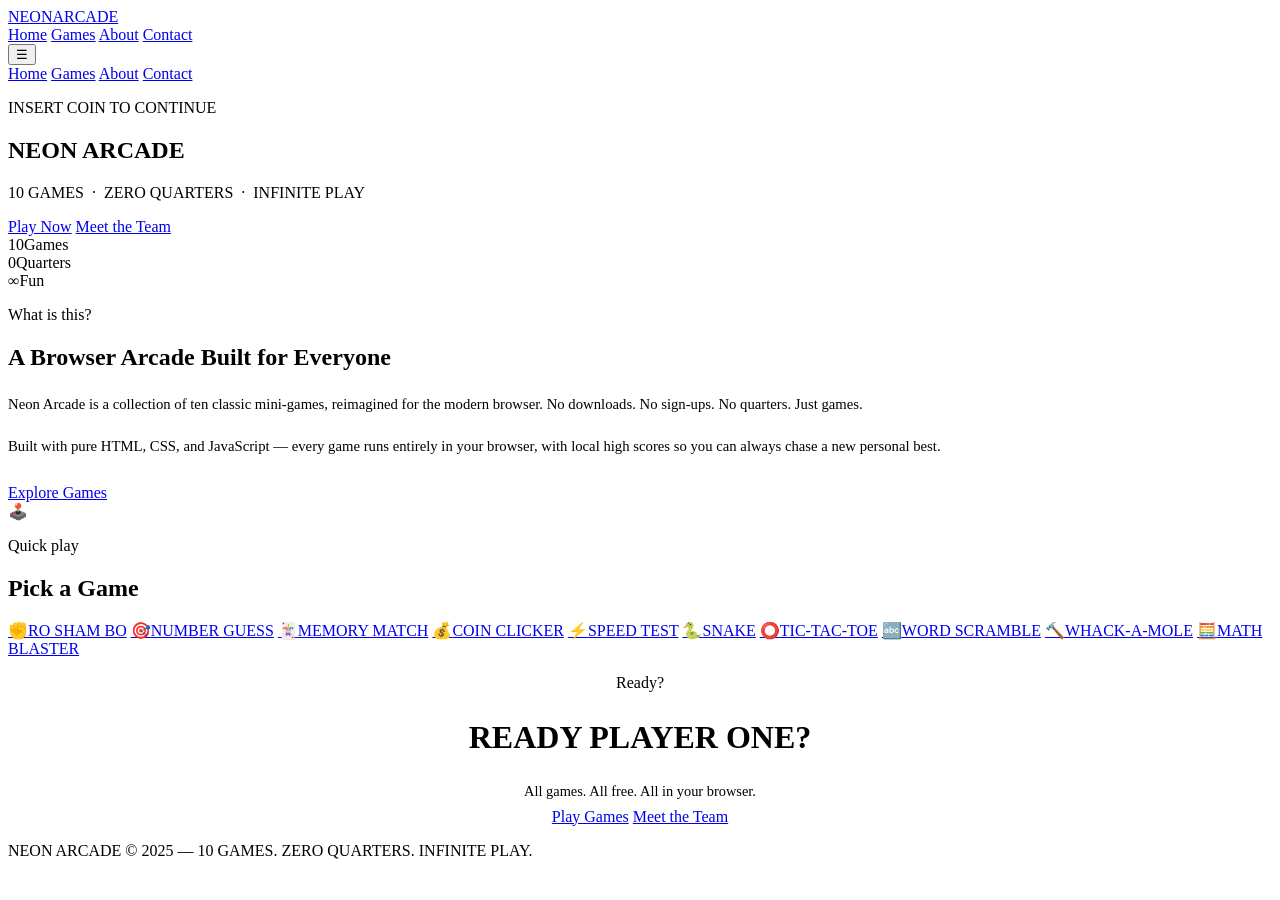
==== docs/index.html @ 54f7e993 "Add files via upload" ====
<!DOCTYPE html>
<html lang="en">
<head>
  <meta charset="UTF-8" />
  <meta name="viewport" content="width=device-width, initial-scale=1.0" />
  <title>NEON ARCADE</title>
  <meta name="description" content="10 browser games. Zero quarters. Infinite play." />
  <link rel="preconnect" href="https://fonts.googleapis.com" />
  <link rel="preconnect" href="https://fonts.gstatic.com" crossorigin />
  <link href="https://fonts.googleapis.com/css2?family=Press+Start+2P&family=Inter:wght@300;400;500;600;700&family=JetBrains+Mono:wght@400;600&display=swap" rel="stylesheet" />
  <link rel="stylesheet" href="/style.css" />
</head>
<body>

  <nav id="navbar">
    <a href="index.html" class="nav-logo">NEON<span>ARCADE</span></a>
    <div class="nav-links">
      <a href="index.html" class="active">Home</a>
      <a href="games.html">Games</a>
      <a href="about.html">About</a>
      <a href="contact.html">Contact</a>
    </div>
    <button class="nav-mobile-toggle" id="mobileToggle">&#9776;</button>
  </nav>

  <div id="mobile-menu" class="mobile-menu hidden">
    <a href="index.html">Home</a>
    <a href="games.html">Games</a>
    <a href="about.html">About</a>
    <a href="contact.html">Contact</a>
  </div>

  <main id="app">

    <section class="hero">
      <div class="hero-glow hero-glow-1"></div>
      <div class="hero-glow hero-glow-2"></div>
      <p class="hero-label">INSERT COIN TO CONTINUE</p>
      <h1 class="hero-title">
        <span class="line1">NEON</span>
        <span class="line2">ARCADE</span>
      </h1>
      <p class="hero-tagline">10 GAMES &nbsp;·&nbsp; ZERO QUARTERS &nbsp;·&nbsp; INFINITE PLAY</p>
      <div class="hero-cta">
        <a href="games.html" class="btn btn-primary">Play Now</a>
        <a href="about.html" class="btn btn-secondary">Meet the Team</a>
      </div>
      <div class="hero-stats">
        <div class="hero-stat"><span class="value">10</span><span class="label">Games</span></div>
        <div class="hero-stat"><span class="value">0</span><span class="label">Quarters</span></div>
        <div class="hero-stat"><span class="value">∞</span><span class="label">Fun</span></div>
      </div>
    </section>

    <section class="section home-about">
      <div class="container">
        <div class="about-grid">
          <div>
            <p class="section-label">What is this?</p>
            <h2 class="section-title">A <span>Browser Arcade</span> Built for Everyone</h2>
            <p style="color:var(--text-muted);line-height:1.8;margin-bottom:1rem;font-size:0.92rem">Neon Arcade is a collection of ten classic mini-games, reimagined for the modern browser. No downloads. No sign-ups. No quarters. Just games.</p>
            <p style="color:var(--text-muted);line-height:1.8;margin-bottom:1.5rem;font-size:0.92rem">Built with pure HTML, CSS, and JavaScript — every game runs entirely in your browser, with local high scores so you can always chase a new personal best.</p>
            <a href="games.html" class="btn btn-primary">Explore Games</a>
          </div>
          <div class="about-visual">🕹️</div>
        </div>
      </div>
    </section>

    <section class="section">
      <div class="container">
        <p class="section-label">Quick play</p>
        <h2 class="section-title">Pick a <span>Game</span></h2>
        <div class="games-strip">
          <a class="strip-card" href="games.html#game/rps"><span class="strip-icon">✊</span><span class="strip-name">RO SHAM BO</span></a>
          <a class="strip-card" href="games.html#game/guess"><span class="strip-icon">🎯</span><span class="strip-name">NUMBER GUESS</span></a>
          <a class="strip-card" href="games.html#game/memory"><span class="strip-icon">🃏</span><span class="strip-name">MEMORY MATCH</span></a>
          <a class="strip-card" href="games.html#game/clicker"><span class="strip-icon">💰</span><span class="strip-name">COIN CLICKER</span></a>
          <a class="strip-card" href="games.html#game/reflex"><span class="strip-icon">⚡</span><span class="strip-name">SPEED TEST</span></a>
          <a class="strip-card" href="games.html#game/snake"><span class="strip-icon">🐍</span><span class="strip-name">SNAKE</span></a>
          <a class="strip-card" href="games.html#game/ttt"><span class="strip-icon">⭕</span><span class="strip-name">TIC-TAC-TOE</span></a>
          <a class="strip-card" href="games.html#game/scramble"><span class="strip-icon">🔤</span><span class="strip-name">WORD SCRAMBLE</span></a>
          <a class="strip-card" href="games.html#game/mole"><span class="strip-icon">🔨</span><span class="strip-name">WHACK-A-MOLE</span></a>
          <a class="strip-card" href="games.html#game/math"><span class="strip-icon">🧮</span><span class="strip-name">MATH BLASTER</span></a>
        </div>
      </div>
    </section>

    <section class="section home-cta-section">
      <div class="container" style="text-align:center">
        <p class="section-label">Ready?</p>
        <h2 class="section-title" style="font-size:2rem">READY <span>PLAYER</span> ONE?</h2>
        <p style="color:var(--text-muted);margin-bottom:0.5rem;font-size:0.9rem">All games. All free. All in your browser.</p>
        <div class="home-cta-buttons">
          <a href="games.html" class="btn btn-primary">Play Games</a>
          <a href="about.html" class="btn btn-secondary">Meet the Team</a>
        </div>
      </div>
    </section>

  </main>

  <footer>
    <p>NEON ARCADE &copy; 2025 &mdash; 10 GAMES. ZERO QUARTERS. INFINITE PLAY.</p>
  </footer>

  <script src="/app.js"></script>
</body>
</html>
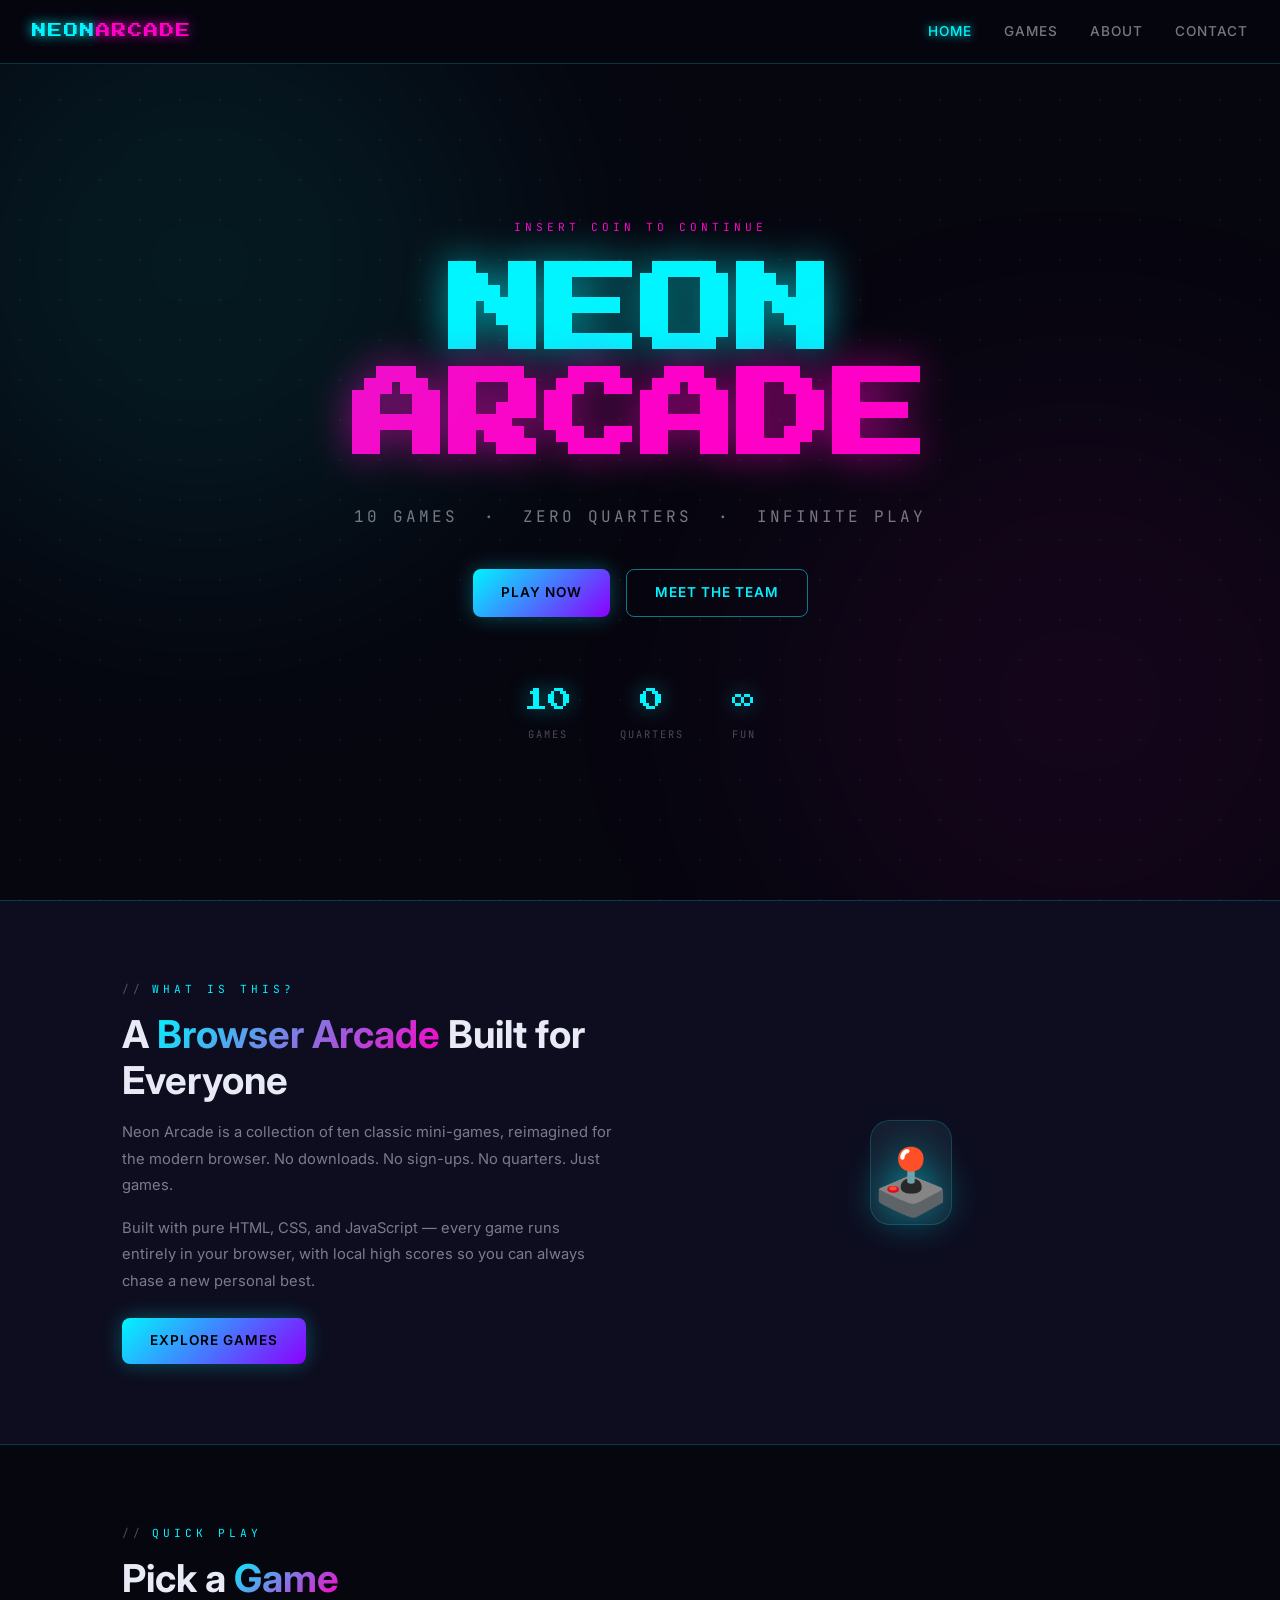
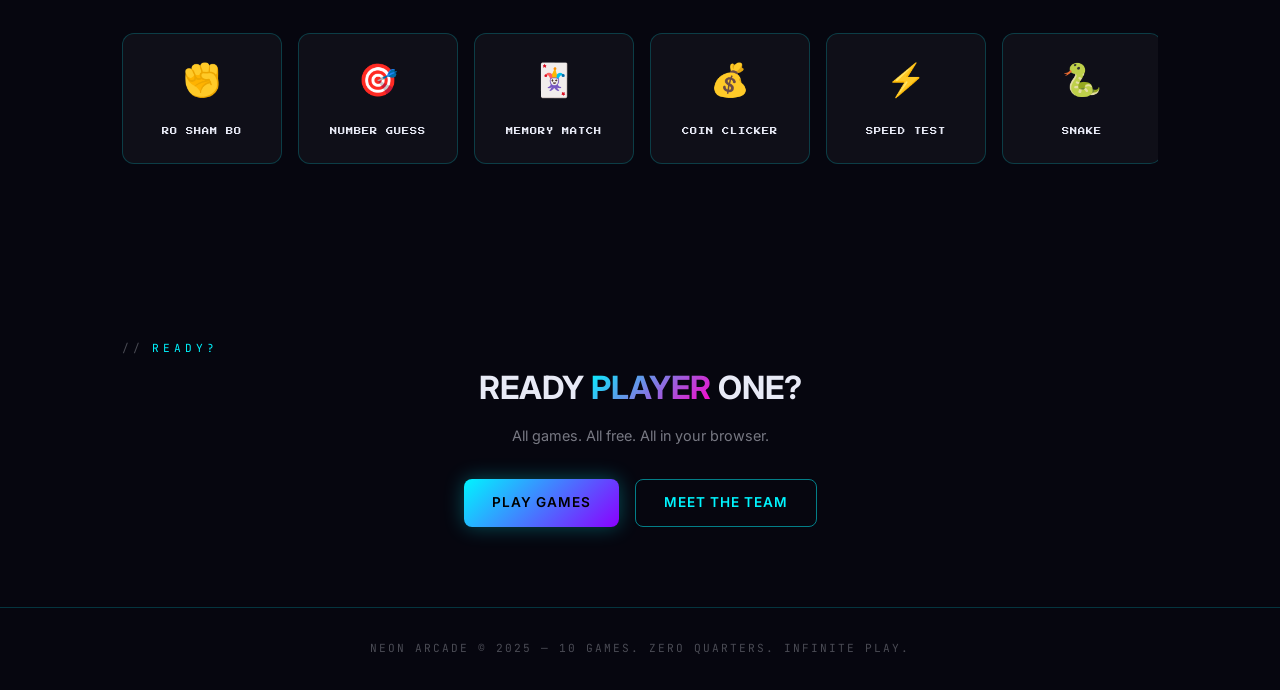
==== commit 5b548980: "Fix stylesheet link path in index.html" ====
--- a/docs/index.html
+++ b/docs/index.html
@@ -8,7 +8,7 @@
   <link rel="preconnect" href="https://fonts.googleapis.com" />
   <link rel="preconnect" href="https://fonts.gstatic.com" crossorigin />
   <link href="https://fonts.googleapis.com/css2?family=Press+Start+2P&family=Inter:wght@300;400;500;600;700&family=JetBrains+Mono:wght@400;600&display=swap" rel="stylesheet" />
-  <link rel="stylesheet" href="/style.css" />
+  <link rel="stylesheet" href="style.css" />
 </head>
 <body>
 
--- a/docs/style.css
+++ b/docs/style.css
@@ -0,0 +1,651 @@
+/* =============================================
+   NEON ARCADE — Global Styles
+   Modern Sleek Retro / Synthwave Glassmorphism
+   ============================================= */
+
+:root {
+  --bg: #06060f;
+  --bg-2: #0d0d1f;
+  --surface: rgba(255,255,255,0.04);
+  --surface-hover: rgba(255,255,255,0.08);
+  --border: rgba(0, 245, 255, 0.2);
+  --border-strong: rgba(0, 245, 255, 0.5);
+  --cyan: #00f5ff;
+  --magenta: #ff00c8;
+  --purple: #8b00ff;
+  --green: #39ff14;
+  --yellow: #ffe600;
+  --text: #e8eaf6;
+  --text-muted: rgba(232, 234, 246, 0.5);
+  --text-dim: rgba(232, 234, 246, 0.3);
+  --glow-cyan: 0 0 20px rgba(0, 245, 255, 0.4);
+  --glow-magenta: 0 0 20px rgba(255, 0, 200, 0.4);
+  --glow-green: 0 0 20px rgba(57, 255, 20, 0.4);
+  --gradient: linear-gradient(135deg, var(--cyan), var(--magenta));
+  --gradient-2: linear-gradient(135deg, var(--purple), var(--cyan));
+  --radius: 12px;
+  --radius-sm: 8px;
+  --radius-lg: 20px;
+  --font-body: 'Inter', sans-serif;
+  --font-display: 'Press Start 2P', monospace;
+  --font-mono: 'JetBrains Mono', monospace;
+  --nav-h: 64px;
+}
+
+*, *::before, *::after { box-sizing: border-box; margin: 0; padding: 0; }
+
+html { scroll-behavior: smooth; }
+
+body {
+  background: var(--bg);
+  color: var(--text);
+  font-family: var(--font-body);
+  min-height: 100vh;
+  line-height: 1.6;
+  overflow-x: hidden;
+}
+
+/* Dot grid background */
+body::before {
+  content: '';
+  position: fixed;
+  inset: 0;
+  background-image: radial-gradient(circle, rgba(0,245,255,0.08) 1px, transparent 1px);
+  background-size: 40px 40px;
+  pointer-events: none;
+  z-index: 0;
+}
+
+/* ---- NAVBAR ---- */
+#navbar {
+  position: fixed;
+  top: 0; left: 0; right: 0;
+  height: var(--nav-h);
+  background: rgba(6, 6, 15, 0.85);
+  backdrop-filter: blur(16px);
+  -webkit-backdrop-filter: blur(16px);
+  border-bottom: 1px solid var(--border);
+  display: flex;
+  align-items: center;
+  justify-content: space-between;
+  padding: 0 2rem;
+  z-index: 1000;
+}
+
+.nav-logo {
+  font-family: var(--font-display);
+  font-size: 0.9rem;
+  color: var(--cyan);
+  text-decoration: none;
+  letter-spacing: 2px;
+  text-shadow: 0 0 12px var(--cyan);
+}
+.nav-logo span { color: var(--magenta); text-shadow: 0 0 12px var(--magenta); }
+
+.nav-links { display: flex; gap: 2rem; }
+.nav-links a {
+  color: var(--text-muted);
+  text-decoration: none;
+  font-size: 0.85rem;
+  font-weight: 500;
+  letter-spacing: 1px;
+  transition: color 0.2s, text-shadow 0.2s;
+  text-transform: uppercase;
+}
+.nav-links a:hover, .nav-links a.active {
+  color: var(--cyan);
+  text-shadow: 0 0 10px var(--cyan);
+}
+
+.nav-mobile-toggle { display: none; background: none; border: none; color: var(--cyan); font-size: 1.5rem; cursor: pointer; }
+
+.mobile-menu { display: none; position: fixed; top: var(--nav-h); left: 0; right: 0; background: rgba(6,6,15,0.97); backdrop-filter: blur(16px); z-index: 999; flex-direction: column; padding: 1rem 2rem; gap: 1rem; border-bottom: 1px solid var(--border); }
+.mobile-menu a { color: var(--text); text-decoration: none; font-size: 0.9rem; padding: 0.5rem 0; border-bottom: 1px solid var(--border); text-transform: uppercase; letter-spacing: 1px; }
+.mobile-menu:not(.hidden) { display: flex; }
+
+#app { padding-top: var(--nav-h); min-height: calc(100vh - var(--nav-h)); position: relative; z-index: 1; }
+
+footer {
+  position: relative; z-index: 1;
+  text-align: center;
+  padding: 2rem;
+  border-top: 1px solid var(--border);
+  color: var(--text-dim);
+  font-size: 0.7rem;
+  font-family: var(--font-mono);
+  letter-spacing: 2px;
+}
+
+/* ---- SHARED UTILITIES ---- */
+.page { display: none; animation: fadeIn 0.3s ease; }
+.page.active { display: block; }
+@keyframes fadeIn { from { opacity: 0; transform: translateY(10px); } to { opacity: 1; transform: translateY(0); } }
+
+.container { max-width: 1100px; margin: 0 auto; padding: 0 2rem; }
+.section { padding: 5rem 0; }
+
+.glass-card {
+  background: var(--surface);
+  border: 1px solid var(--border);
+  border-radius: var(--radius);
+  backdrop-filter: blur(10px);
+  -webkit-backdrop-filter: blur(10px);
+  padding: 1.5rem;
+  transition: all 0.3s ease;
+}
+.glass-card:hover { border-color: var(--border-strong); background: var(--surface-hover); box-shadow: var(--glow-cyan); }
+
+.btn {
+  display: inline-flex; align-items: center; justify-content: center; gap: 0.5rem;
+  padding: 0.75rem 1.75rem;
+  border-radius: var(--radius-sm);
+  font-family: var(--font-body);
+  font-weight: 600;
+  font-size: 0.85rem;
+  letter-spacing: 1px;
+  text-transform: uppercase;
+  cursor: pointer;
+  transition: all 0.2s ease;
+  border: none;
+  text-decoration: none;
+}
+.btn-primary {
+  background: linear-gradient(135deg, var(--cyan), var(--purple));
+  color: #000;
+  box-shadow: 0 0 20px rgba(0,245,255,0.3);
+}
+.btn-primary:hover { transform: translateY(-2px); box-shadow: 0 0 30px rgba(0,245,255,0.5), 0 8px 20px rgba(0,0,0,0.3); }
+
+.btn-secondary {
+  background: transparent;
+  color: var(--cyan);
+  border: 1px solid var(--border-strong);
+}
+.btn-secondary:hover { background: rgba(0,245,255,0.1); box-shadow: var(--glow-cyan); transform: translateY(-2px); }
+
+.btn-play {
+  background: linear-gradient(135deg, var(--cyan), var(--magenta));
+  color: #000;
+  font-weight: 700;
+  padding: 0.6rem 1.2rem;
+  border-radius: 6px;
+  font-size: 0.75rem;
+  letter-spacing: 2px;
+}
+.btn-play:hover { transform: scale(1.05); box-shadow: 0 0 20px rgba(255,0,200,0.4); }
+
+.tag {
+  display: inline-block;
+  padding: 0.2rem 0.6rem;
+  border-radius: 4px;
+  font-size: 0.65rem;
+  font-weight: 600;
+  letter-spacing: 1px;
+  text-transform: uppercase;
+}
+
+/* Display headings */
+.display-heading {
+  font-family: var(--font-display);
+  font-size: clamp(2rem, 6vw, 5rem);
+  line-height: 1.2;
+  background: var(--gradient);
+  -webkit-background-clip: text;
+  -webkit-text-fill-color: transparent;
+  background-clip: text;
+}
+
+.section-label {
+  font-family: var(--font-mono);
+  font-size: 0.7rem;
+  color: var(--cyan);
+  letter-spacing: 4px;
+  text-transform: uppercase;
+  margin-bottom: 0.75rem;
+  display: flex; align-items: center; gap: 0.5rem;
+}
+.section-label::before { content: '//'; color: var(--text-dim); }
+
+.section-title {
+  font-size: clamp(1.5rem, 3vw, 2.5rem);
+  font-weight: 700;
+  color: var(--text);
+  margin-bottom: 1rem;
+  line-height: 1.2;
+}
+.section-title span { background: var(--gradient); -webkit-background-clip: text; -webkit-text-fill-color: transparent; background-clip: text; }
+
+/* ---- HOME PAGE ---- */
+#page-home {}
+
+.hero {
+  min-height: calc(100vh - var(--nav-h));
+  display: flex;
+  flex-direction: column;
+  align-items: center;
+  justify-content: center;
+  text-align: center;
+  padding: 4rem 2rem;
+  position: relative;
+  overflow: hidden;
+}
+
+.hero-glow {
+  position: absolute;
+  width: 600px; height: 600px;
+  border-radius: 50%;
+  filter: blur(120px);
+  pointer-events: none;
+}
+.hero-glow-1 { background: rgba(0,245,255,0.08); top: -100px; left: -100px; }
+.hero-glow-2 { background: rgba(255,0,200,0.06); bottom: -100px; right: -100px; }
+
+.hero-label {
+  font-family: var(--font-mono);
+  font-size: 0.7rem;
+  color: var(--magenta);
+  letter-spacing: 4px;
+  text-transform: uppercase;
+  margin-bottom: 1.5rem;
+  animation: pulse 2s ease-in-out infinite;
+}
+@keyframes pulse { 0%,100% { opacity: 1; } 50% { opacity: 0.5; } }
+
+.hero-title {
+  font-family: var(--font-display);
+  font-size: clamp(2.5rem, 8vw, 6rem);
+  line-height: 1.1;
+  margin-bottom: 0.5rem;
+}
+.hero-title .line1 { color: var(--cyan); text-shadow: 0 0 40px rgba(0,245,255,0.6); display: block; }
+.hero-title .line2 { color: var(--magenta); text-shadow: 0 0 40px rgba(255,0,200,0.6); display: block; }
+
+.hero-tagline {
+  font-size: 1rem;
+  color: var(--text-muted);
+  letter-spacing: 3px;
+  text-transform: uppercase;
+  margin: 1.5rem 0 2.5rem;
+  font-family: var(--font-mono);
+}
+
+.hero-cta { display: flex; gap: 1rem; flex-wrap: wrap; justify-content: center; margin-bottom: 4rem; }
+
+.hero-stats {
+  display: flex;
+  gap: 3rem;
+  flex-wrap: wrap;
+  justify-content: center;
+}
+.hero-stat { text-align: center; }
+.hero-stat .value { font-family: var(--font-display); font-size: 1.5rem; color: var(--cyan); text-shadow: 0 0 20px rgba(0,245,255,0.5); display: block; }
+.hero-stat .label { font-size: 0.65rem; color: var(--text-dim); letter-spacing: 2px; text-transform: uppercase; font-family: var(--font-mono); }
+
+/* Home About section */
+.home-about { background: var(--bg-2); border-top: 1px solid var(--border); border-bottom: 1px solid var(--border); }
+.about-grid { display: grid; grid-template-columns: 1fr 1fr; gap: 3rem; align-items: center; }
+@media (max-width: 768px) { .about-grid { grid-template-columns: 1fr; } }
+.about-visual {
+  aspect-ratio: 1;
+  max-width: 300px;
+  background: var(--surface);
+  border: 1px solid var(--border);
+  border-radius: var(--radius-lg);
+  display: flex; align-items: center; justify-content: center;
+  font-family: var(--font-display);
+  font-size: 4rem;
+  color: var(--cyan);
+  text-shadow: 0 0 40px rgba(0,245,255,0.6);
+  box-shadow: inset 0 0 60px rgba(0,245,255,0.05);
+  margin: 0 auto;
+}
+
+/* Game preview strip on home */
+.games-strip { display: flex; gap: 1rem; overflow-x: auto; padding: 1rem 0; scrollbar-width: none; }
+.games-strip::-webkit-scrollbar { display: none; }
+.strip-card {
+  flex: 0 0 auto;
+  width: 160px;
+  padding: 1.25rem;
+  background: var(--surface);
+  border: 1px solid var(--border);
+  border-radius: var(--radius);
+  text-align: center;
+  cursor: pointer;
+  transition: all 0.25s ease;
+  text-decoration: none;
+  display: block;
+}
+.strip-card:hover { border-color: var(--border-strong); transform: translateY(-4px); box-shadow: var(--glow-cyan); }
+.strip-card .strip-icon { font-size: 2rem; margin-bottom: 0.75rem; display: block; }
+.strip-card .strip-name { font-family: var(--font-display); font-size: 0.45rem; color: var(--text); letter-spacing: 1px; line-height: 1.4; }
+
+/* Home CTA section */
+.home-cta-section { text-align: center; }
+.home-cta-section .section-title { font-size: 2rem; }
+.home-cta-buttons { display: flex; gap: 1rem; justify-content: center; flex-wrap: wrap; margin-top: 2rem; }
+
+/* ---- GAMES PAGE ---- */
+.games-header { padding: 4rem 0 2rem; text-align: center; }
+.games-search {
+  position: relative;
+  max-width: 400px;
+  margin: 2rem auto;
+}
+.games-search input {
+  width: 100%;
+  padding: 0.75rem 1rem 0.75rem 2.5rem;
+  background: var(--surface);
+  border: 1px solid var(--border);
+  border-radius: var(--radius-sm);
+  color: var(--text);
+  font-family: var(--font-body);
+  font-size: 0.9rem;
+  outline: none;
+  transition: border-color 0.2s, box-shadow 0.2s;
+}
+.games-search input:focus { border-color: var(--border-strong); box-shadow: var(--glow-cyan); }
+.games-search input::placeholder { color: var(--text-dim); }
+.games-search .search-icon { position: absolute; left: 0.75rem; top: 50%; transform: translateY(-50%); color: var(--text-dim); font-size: 0.9rem; }
+
+.games-grid { display: grid; grid-template-columns: repeat(auto-fill, minmax(300px, 1fr)); gap: 1.25rem; padding-bottom: 4rem; }
+
+.game-card {
+  background: var(--surface);
+  border: 1px solid var(--border);
+  border-radius: var(--radius);
+  padding: 1.5rem;
+  cursor: pointer;
+  transition: all 0.3s ease;
+  display: flex; flex-direction: column; gap: 0.75rem;
+  position: relative; overflow: hidden;
+}
+.game-card::before {
+  content: '';
+  position: absolute;
+  top: 0; left: 0; right: 0;
+  height: 2px;
+  background: var(--gradient);
+  opacity: 0;
+  transition: opacity 0.3s;
+}
+.game-card:hover { border-color: var(--border-strong); transform: translateY(-4px); box-shadow: 0 8px 32px rgba(0,0,0,0.4), var(--glow-cyan); }
+.game-card:hover::before { opacity: 1; }
+
+.game-card-top { display: flex; align-items: flex-start; justify-content: space-between; gap: 1rem; }
+.game-icon { font-size: 2.5rem; }
+.game-tag { font-size: 0.6rem; letter-spacing: 1px; padding: 0.2rem 0.5rem; background: rgba(0,245,255,0.1); border: 1px solid rgba(0,245,255,0.3); color: var(--cyan); border-radius: 4px; }
+.game-name { font-family: var(--font-display); font-size: 0.6rem; color: var(--text); letter-spacing: 1px; line-height: 1.5; }
+.game-desc { font-size: 0.82rem; color: var(--text-muted); line-height: 1.6; flex: 1; }
+.game-footer { display: flex; align-items: center; justify-content: space-between; margin-top: 0.5rem; }
+.game-score { font-family: var(--font-mono); font-size: 0.65rem; color: var(--text-dim); }
+.game-score .score-val { color: var(--yellow); }
+
+/* ---- GAME SCREEN (inside game page) ---- */
+.game-screen { max-width: 800px; margin: 0 auto; padding: 3rem 2rem; }
+.game-screen-header { display: flex; align-items: center; gap: 1rem; margin-bottom: 2rem; }
+.back-btn { background: none; border: 1px solid var(--border); color: var(--text-muted); padding: 0.5rem 1rem; border-radius: var(--radius-sm); cursor: pointer; font-size: 0.8rem; transition: all 0.2s; }
+.back-btn:hover { border-color: var(--cyan); color: var(--cyan); }
+.game-screen-title { font-family: var(--font-display); font-size: 0.8rem; color: var(--text); letter-spacing: 2px; }
+
+.game-body { background: var(--surface); border: 1px solid var(--border); border-radius: var(--radius-lg); padding: 2rem; }
+
+/* Game inputs */
+input[type="text"], input[type="number"], textarea, select {
+  background: rgba(255,255,255,0.04);
+  border: 1px solid var(--border);
+  color: var(--text);
+  font-family: var(--font-body);
+  padding: 0.6rem 0.9rem;
+  border-radius: var(--radius-sm);
+  outline: none;
+  font-size: 0.9rem;
+  transition: border-color 0.2s, box-shadow 0.2s;
+  width: 100%;
+}
+input:focus, textarea:focus, select:focus { border-color: var(--border-strong); box-shadow: var(--glow-cyan); }
+select option { background: var(--bg-2); }
+
+/* Stat pill */
+.stat-pill { display: inline-flex; flex-direction: column; align-items: center; background: var(--surface); border: 1px solid var(--border); border-radius: var(--radius-sm); padding: 0.5rem 1rem; min-width: 80px; }
+.stat-pill .pill-val { font-family: var(--font-mono); font-size: 1.2rem; color: var(--cyan); font-weight: 600; }
+.stat-pill .pill-label { font-size: 0.6rem; color: var(--text-dim); letter-spacing: 1px; text-transform: uppercase; }
+
+/* Result overlay */
+.result-overlay { text-align: center; padding: 2rem; }
+.result-emoji { font-size: 4rem; margin-bottom: 1rem; display: block; }
+.result-title { font-family: var(--font-display); font-size: 1rem; margin-bottom: 0.5rem; }
+.result-sub { color: var(--text-muted); font-size: 0.85rem; margin-bottom: 1.5rem; }
+
+/* RPS buttons */
+.rps-choices { display: flex; gap: 1rem; justify-content: center; flex-wrap: wrap; margin: 1.5rem 0; }
+.rps-btn {
+  width: 100px; height: 100px;
+  background: var(--surface);
+  border: 2px solid var(--border);
+  border-radius: var(--radius);
+  font-size: 2.5rem;
+  cursor: pointer;
+  transition: all 0.2s;
+  display: flex; align-items: center; justify-content: center;
+}
+.rps-btn:hover { border-color: var(--cyan); transform: scale(1.08); box-shadow: var(--glow-cyan); }
+.rps-btn.selected { border-color: var(--magenta); box-shadow: var(--glow-magenta); }
+
+/* Memory grid */
+.memory-grid { display: grid; gap: 0.6rem; }
+.mem-card {
+  aspect-ratio: 1;
+  background: var(--surface);
+  border: 1px solid var(--border);
+  border-radius: var(--radius-sm);
+  display: flex; align-items: center; justify-content: center;
+  font-size: 1.8rem;
+  cursor: pointer;
+  transition: all 0.3s;
+  perspective: 600px;
+}
+.mem-card.flipped, .mem-card.matched { border-color: var(--cyan); background: rgba(0,245,255,0.08); }
+.mem-card.matched { border-color: var(--green); background: rgba(57,255,20,0.08); box-shadow: var(--glow-green); }
+.mem-card .card-back { display: none; font-size: 1.2rem; color: var(--text-dim); }
+.mem-card:not(.flipped):not(.matched) .card-face { display: none; }
+.mem-card:not(.flipped):not(.matched) .card-back { display: flex; }
+
+/* Clicker */
+.clicker-center { text-align: center; }
+.click-btn {
+  width: 180px; height: 180px;
+  border-radius: 50%;
+  background: radial-gradient(circle, rgba(0,245,255,0.15), rgba(0,245,255,0.03));
+  border: 2px solid var(--cyan);
+  font-family: var(--font-display);
+  font-size: 0.55rem;
+  color: var(--cyan);
+  cursor: pointer;
+  transition: all 0.15s;
+  display: flex; flex-direction: column; align-items: center; justify-content: center; gap: 0.5rem;
+  box-shadow: var(--glow-cyan);
+  letter-spacing: 2px;
+  position: relative;
+  overflow: hidden;
+}
+.click-btn:active { transform: scale(0.95); box-shadow: 0 0 40px rgba(0,245,255,0.6); }
+.click-coin { font-size: 2rem; }
+.upgrades-grid { display: grid; grid-template-columns: 1fr; gap: 0.75rem; }
+.upgrade-btn {
+  background: var(--surface);
+  border: 1px solid var(--border);
+  color: var(--text);
+  padding: 1rem;
+  border-radius: var(--radius-sm);
+  cursor: pointer;
+  transition: all 0.2s;
+  text-align: left;
+  display: flex; align-items: center; justify-content: space-between; gap: 1rem;
+}
+.upgrade-btn:hover:not(:disabled) { border-color: var(--cyan); background: rgba(0,245,255,0.06); }
+.upgrade-btn:disabled { opacity: 0.4; cursor: not-allowed; }
+.upgrade-info { display: flex; flex-direction: column; gap: 0.2rem; }
+.upgrade-name { font-weight: 600; font-size: 0.85rem; }
+.upgrade-desc { font-size: 0.7rem; color: var(--text-muted); }
+.upgrade-cost { font-family: var(--font-mono); color: var(--yellow); font-size: 0.85rem; white-space: nowrap; }
+.upgrade-owned { font-family: var(--font-mono); color: var(--cyan); font-size: 0.75rem; }
+
+/* Snake grid */
+#snake-canvas { background: var(--bg-2); border: 1px solid var(--border); border-radius: var(--radius-sm); display: block; margin: 0 auto; }
+
+/* Reflex */
+.reflex-screen { min-height: 280px; border-radius: var(--radius); display: flex; flex-direction: column; align-items: center; justify-content: center; cursor: pointer; transition: background 0.1s; user-select: none; }
+.reflex-screen.ready { background: rgba(255,255,255,0.03); border: 2px solid var(--border); }
+.reflex-screen.waiting { background: rgba(255,230,0,0.08); border: 2px solid rgba(255,230,0,0.4); }
+.reflex-screen.go { background: rgba(57,255,20,0.12); border: 2px solid var(--green); box-shadow: var(--glow-green); }
+.reflex-screen.early { background: rgba(255,0,0,0.1); border: 2px solid rgba(255,0,0,0.5); }
+.reflex-title { font-family: var(--font-display); font-size: 1.2rem; }
+.reflex-sub { color: var(--text-muted); margin-top: 0.5rem; }
+
+/* Mole grid */
+.mole-grid { display: grid; gap: 1rem; }
+.mole-hole {
+  aspect-ratio: 1;
+  background: var(--surface);
+  border: 2px solid var(--border);
+  border-radius: 50%;
+  display: flex; align-items: center; justify-content: center;
+  font-size: 2.5rem;
+  cursor: pointer;
+  transition: all 0.15s;
+  user-select: none;
+}
+.mole-hole.active { background: rgba(0,245,255,0.1); border-color: var(--cyan); box-shadow: var(--glow-cyan); }
+.mole-hole.active:active { transform: scale(0.9); }
+
+/* Tic tac toe */
+.ttt-grid { display: grid; grid-template-columns: repeat(3,1fr); gap: 0.5rem; max-width: 300px; margin: 0 auto; }
+.ttt-cell {
+  aspect-ratio: 1;
+  background: var(--surface);
+  border: 1px solid var(--border);
+  border-radius: var(--radius-sm);
+  display: flex; align-items: center; justify-content: center;
+  font-size: 2.5rem;
+  cursor: pointer;
+  transition: all 0.2s;
+}
+.ttt-cell:hover:empty { background: rgba(0,245,255,0.06); }
+.ttt-cell.x { color: var(--cyan); text-shadow: 0 0 15px var(--cyan); }
+.ttt-cell.o { color: var(--magenta); text-shadow: 0 0 15px var(--magenta); }
+.ttt-cell.win { background: rgba(57,255,20,0.1); border-color: var(--green); }
+
+/* Timer bars */
+.timer-bar { height: 6px; background: var(--surface); border-radius: 99px; overflow: hidden; margin-bottom: 1rem; }
+.timer-fill { height: 100%; background: var(--gradient); border-radius: 99px; transition: width 0.5s linear; }
+.timer-fill.urgent { background: linear-gradient(90deg, var(--yellow), red); }
+
+/* History list */
+.history-list { display: flex; flex-direction: column; gap: 0.4rem; margin-top: 1rem; }
+.history-item { display: flex; justify-content: space-between; font-family: var(--font-mono); font-size: 0.75rem; color: var(--text-muted); padding: 0.3rem 0; border-bottom: 1px solid rgba(255,255,255,0.05); }
+.history-item .val { color: var(--cyan); }
+
+/* Math */
+.math-equation { font-family: var(--font-display); font-size: clamp(1.5rem, 5vw, 3rem); text-align: center; color: var(--text); letter-spacing: 4px; margin: 2rem 0; line-height: 1.5; }
+.math-equation .op { color: var(--magenta); }
+.math-equation .eq { color: var(--text-dim); }
+.math-equation .answer { color: var(--cyan); }
+
+/* Scramble */
+.scramble-word { font-family: var(--font-display); font-size: clamp(1.5rem, 5vw, 2.5rem); text-align: center; letter-spacing: 8px; color: var(--cyan); text-shadow: 0 0 20px rgba(0,245,255,0.4); margin: 2rem 0; }
+
+/* ---- ABOUT PAGE ---- */
+.about-page { padding: 4rem 0; }
+.team-grid { display: grid; grid-template-columns: repeat(auto-fill, minmax(220px, 1fr)); gap: 1.25rem; }
+.team-card {
+  background: var(--surface);
+  border: 1px solid var(--border);
+  border-radius: var(--radius);
+  padding: 2rem 1.5rem;
+  text-align: center;
+  transition: all 0.3s;
+}
+.team-card:hover { border-color: var(--border-strong); transform: translateY(-4px); box-shadow: var(--glow-cyan); }
+.team-avatar {
+  width: 72px; height: 72px;
+  border-radius: 50%;
+  margin: 0 auto 1rem;
+  display: flex; align-items: center; justify-content: center;
+  font-family: var(--font-display);
+  font-size: 0.8rem;
+  font-weight: bold;
+}
+.team-handle { font-family: var(--font-mono); font-size: 0.7rem; color: var(--cyan); letter-spacing: 2px; margin-bottom: 0.25rem; }
+.team-role { font-size: 0.75rem; color: var(--text-muted); margin-bottom: 0.75rem; font-weight: 500; }
+.team-bio { font-size: 0.8rem; color: var(--text-dim); line-height: 1.6; }
+
+.tech-grid { display: grid; grid-template-columns: repeat(auto-fill, minmax(150px, 1fr)); gap: 1rem; }
+.tech-badge {
+  background: var(--surface);
+  border: 1px solid var(--border);
+  border-radius: var(--radius-sm);
+  padding: 1rem;
+  text-align: center;
+  font-family: var(--font-mono);
+  font-size: 0.75rem;
+  color: var(--cyan);
+  letter-spacing: 1px;
+  transition: all 0.2s;
+}
+.tech-badge:hover { border-color: var(--cyan); box-shadow: var(--glow-cyan); }
+
+.fun-facts-grid { display: grid; grid-template-columns: repeat(auto-fill, minmax(200px, 1fr)); gap: 1.25rem; }
+.fun-fact {
+  background: var(--surface);
+  border: 1px solid var(--border);
+  border-radius: var(--radius);
+  padding: 2rem;
+  text-align: center;
+}
+.fun-fact .value { font-family: var(--font-display); font-size: 1.2rem; background: var(--gradient); -webkit-background-clip: text; -webkit-text-fill-color: transparent; background-clip: text; margin-bottom: 0.5rem; line-height: 1.5; }
+.fun-fact .label { font-size: 0.7rem; color: var(--text-dim); letter-spacing: 2px; text-transform: uppercase; font-family: var(--font-mono); }
+
+/* ---- CONTACT PAGE ---- */
+.contact-page { padding: 4rem 0; }
+.contact-grid { display: grid; grid-template-columns: 1fr 1.5fr; gap: 3rem; align-items: start; }
+@media (max-width: 768px) { .contact-grid { grid-template-columns: 1fr; } }
+
+.contact-info { display: flex; flex-direction: column; gap: 1.5rem; }
+.contact-info-item { display: flex; gap: 1rem; align-items: flex-start; }
+.info-icon { font-size: 1.5rem; flex-shrink: 0; margin-top: 0.1rem; }
+.info-label { font-family: var(--font-mono); font-size: 0.65rem; color: var(--cyan); letter-spacing: 2px; text-transform: uppercase; margin-bottom: 0.25rem; }
+.info-value { font-size: 0.85rem; color: var(--text-muted); }
+
+.contact-form { background: var(--surface); border: 1px solid var(--border); border-radius: var(--radius-lg); padding: 2rem; }
+.form-group { margin-bottom: 1.25rem; }
+.form-group label { display: block; font-size: 0.75rem; color: var(--text-muted); margin-bottom: 0.4rem; letter-spacing: 1px; text-transform: uppercase; font-family: var(--font-mono); }
+.form-row { display: grid; grid-template-columns: 1fr 1fr; gap: 1rem; }
+@media (max-width: 480px) { .form-row { grid-template-columns: 1fr; } }
+textarea { resize: vertical; min-height: 120px; }
+select { appearance: none; background-image: url("data:image/svg+xml,%3Csvg xmlns='http://www.w3.org/2000/svg' width='12' height='8' viewBox='0 0 12 8'%3E%3Cpath d='M1 1l5 5 5-5' stroke='%2300f5ff' stroke-width='1.5' fill='none'/%3E%3C/svg%3E"); background-repeat: no-repeat; background-position: right 0.75rem center; padding-right: 2.5rem; }
+
+.success-screen { text-align: center; padding: 3rem 2rem; }
+.success-icon { font-size: 4rem; margin-bottom: 1rem; display: block; }
+.success-title { font-family: var(--font-display); font-size: 0.9rem; color: var(--cyan); text-shadow: 0 0 20px rgba(0,245,255,0.5); margin-bottom: 1rem; line-height: 1.6; letter-spacing: 2px; }
+.success-sub { color: var(--text-muted); font-size: 0.85rem; margin-bottom: 2rem; }
+
+/* Konami flash */
+.konami-overlay {
+  position: fixed; inset: 0; z-index: 9999;
+  display: flex; align-items: center; justify-content: center;
+  background: rgba(0,245,255,0.1);
+  backdrop-filter: blur(4px);
+  animation: konamiFlash 0.5s ease;
+  pointer-events: none;
+}
+@keyframes konamiFlash { 0% { opacity:0; } 50% { opacity:1; } 100% { opacity:0; } }
+.konami-msg { font-family: var(--font-display); font-size: 1.5rem; color: var(--cyan); text-shadow: 0 0 40px var(--cyan); animation: konamiFlash 0.5s ease; }
+
+/* Responsive */
+@media (max-width: 768px) {
+  .nav-links { display: none; }
+  .nav-mobile-toggle { display: block; }
+  .games-grid { grid-template-columns: 1fr; }
+  .hero-stats { gap: 1.5rem; }
+}
